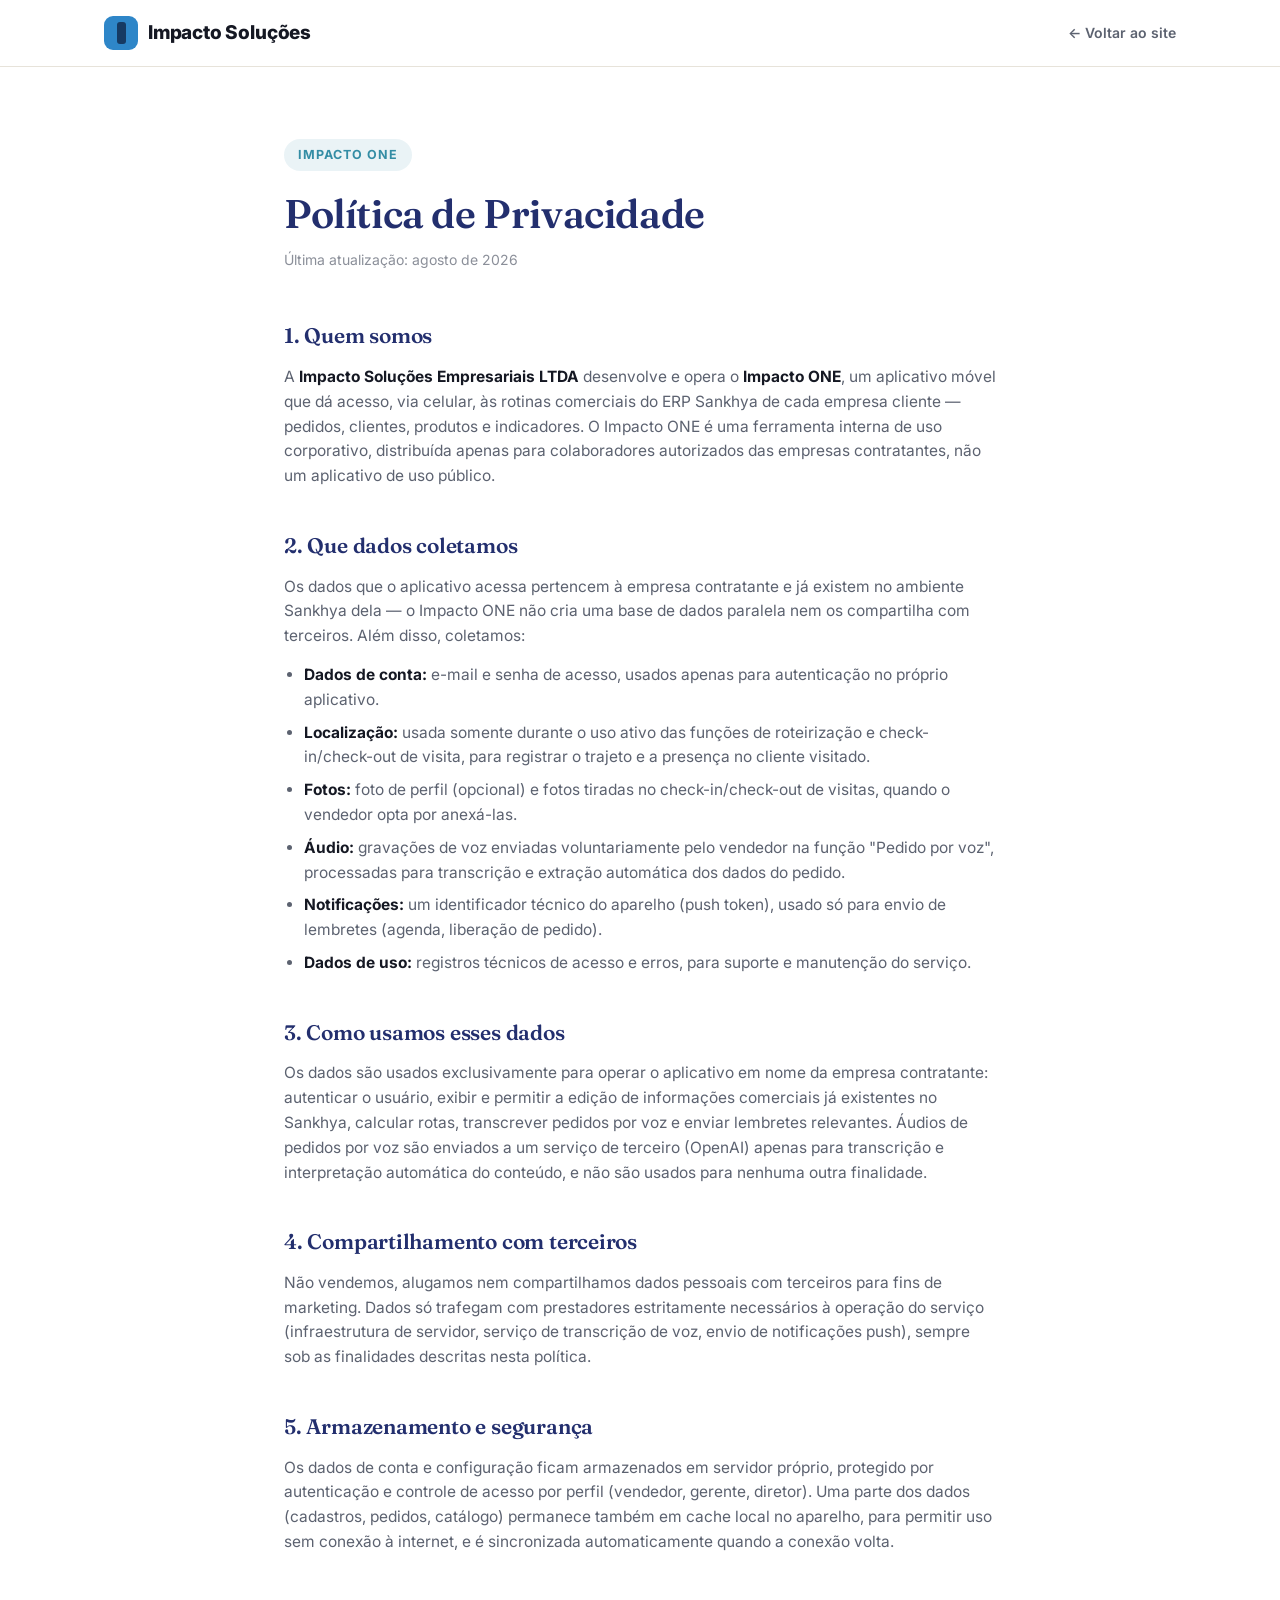
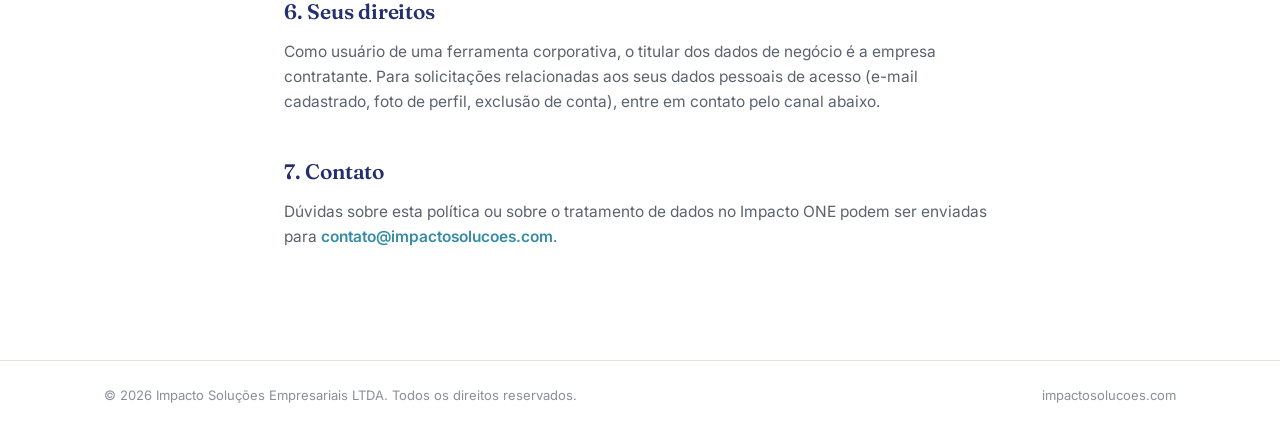
==== privacidade.html @ 1c967705 "Add privacy policy page Needed for TestFlight external testing groups, which require a Privacy Polic" ====
<!doctype html>
<html lang="pt-BR">
<head>
<meta charset="UTF-8" />
<meta name="viewport" content="width=device-width, initial-scale=1.0" />
<title>Política de Privacidade — Impacto Soluções</title>
<meta name="description" content="Política de privacidade da plataforma Impacto ONE, da Impacto Soluções Empresariais." />
<link rel="icon" href="data:image/svg+xml,<svg xmlns=%22http://www.w3.org/2000/svg%22 viewBox=%220 0 100 100%22><rect width=%22100%22 height=%22100%22 rx=%2220%22 fill=%22%232E86C8%22/><rect x=%2238%22 y=%2215%22 width=%2224%22 height=%2270%22 rx=%227%22 fill=%22%23163A63%22/></svg>" />
<link rel="preconnect" href="https://fonts.googleapis.com">
<link rel="preconnect" href="https://fonts.gstatic.com" crossorigin>
<link href="https://fonts.googleapis.com/css2?family=Inter:wght@400;500;600;700;800&family=Fraunces:opsz,wght@9..144,500;9..144,600&display=swap" rel="stylesheet">
<style>
  :root{
    --navy:#2F3D8C;
    --navy-dark:#232f6e;
    --teal:#348DA5;
    --light-blue:#7BC4EA;
    --cream:#F7F4EF;
    --callout:#DDE4FA;
    --text:#151823;
    --gray:#5C6270;
    --gray-light:#8B8F99;
    --white:#FFFFFF;
    --border:#E7E3DA;
    --green:#3F9E63;
  }
  *{box-sizing:border-box;margin:0;padding:0;}
  html{scroll-behavior:smooth;}
  body{
    font-family:'Inter',-apple-system,BlinkMacSystemFont,sans-serif;
    color:var(--text);
    background:var(--white);
    line-height:1.6;
    -webkit-font-smoothing:antialiased;
  }
  .display{font-family:'Fraunces',Georgia,serif;}
  a{color:inherit;text-decoration:none;}
  .wrap{max-width:760px;margin:0 auto;padding:0 24px;}

  header{
    position:sticky;top:0;z-index:50;
    background:rgba(255,255,255,0.92);
    backdrop-filter:blur(10px);
    border-bottom:1px solid var(--border);
  }
  header .wrap{max-width:1120px;display:flex;align-items:center;justify-content:space-between;padding-top:16px;padding-bottom:16px;}
  .logo{display:flex;align-items:center;gap:10px;font-weight:800;font-size:19px;letter-spacing:-0.01em;}
  .logo .mark{
    width:34px;height:34px;border-radius:9px;
    background:#2E86C8;
    display:flex;align-items:center;justify-content:center;
  }
  .logo .mark .bar{width:9px;height:22px;border-radius:3px;background:#163A63;}
  .back-link{font-size:14px;font-weight:600;color:var(--gray);}
  .back-link:hover{color:var(--navy);}

  main{padding:72px 0 96px;}
  .eyebrow{
    display:inline-flex;align-items:center;gap:8px;
    font-size:12.5px;font-weight:700;letter-spacing:.08em;text-transform:uppercase;
    color:var(--teal);background:rgba(52,141,165,0.1);
    padding:6px 14px;border-radius:999px;margin-bottom:20px;
  }
  h1{
    font-family:'Fraunces',Georgia,serif;
    font-weight:600;
    font-size:clamp(30px,4vw,40px);
    line-height:1.15;letter-spacing:-0.01em;
    color:var(--navy-dark);
    margin-bottom:12px;
  }
  .updated{font-size:14px;color:var(--gray-light);margin-bottom:48px;}

  h2{
    font-family:'Fraunces',Georgia,serif;font-weight:600;
    font-size:21px;color:var(--navy-dark);
    letter-spacing:-0.01em;margin:40px 0 12px;
  }
  h2:first-of-type{margin-top:0;}
  p{color:var(--gray);font-size:15.5px;margin-bottom:14px;}
  ul{margin:0 0 14px 20px;color:var(--gray);font-size:15.5px;}
  li{margin-bottom:8px;}
  strong{color:var(--text);font-weight:700;}

  footer{background:white;border-top:1px solid var(--border);}
  .foot-bottom{max-width:1120px;margin:0 auto;padding:24px 24px;display:flex;justify-content:space-between;flex-wrap:wrap;gap:12px;}
  .foot-bottom p{font-size:13px;color:var(--gray-light);}
</style>
</head>
<body>

<header>
  <div class="wrap">
    <a href="index.html" class="logo"><span class="mark"><span class="bar"></span></span>Impacto Soluções</a>
    <a href="index.html" class="back-link">← Voltar ao site</a>
  </div>
</header>

<main>
  <div class="wrap">
    <span class="eyebrow">Impacto ONE</span>
    <h1>Política de Privacidade</h1>
    <p class="updated">Última atualização: agosto de 2026</p>

    <h2>1. Quem somos</h2>
    <p>A <strong>Impacto Soluções Empresariais LTDA</strong> desenvolve e opera o <strong>Impacto ONE</strong>, um aplicativo móvel que dá acesso, via celular, às rotinas comerciais do ERP Sankhya de cada empresa cliente — pedidos, clientes, produtos e indicadores. O Impacto ONE é uma ferramenta interna de uso corporativo, distribuída apenas para colaboradores autorizados das empresas contratantes, não um aplicativo de uso público.</p>

    <h2>2. Que dados coletamos</h2>
    <p>Os dados que o aplicativo acessa pertencem à empresa contratante e já existem no ambiente Sankhya dela — o Impacto ONE não cria uma base de dados paralela nem os compartilha com terceiros. Além disso, coletamos:</p>
    <ul>
      <li><strong>Dados de conta:</strong> e-mail e senha de acesso, usados apenas para autenticação no próprio aplicativo.</li>
      <li><strong>Localização:</strong> usada somente durante o uso ativo das funções de roteirização e check-in/check-out de visita, para registrar o trajeto e a presença no cliente visitado.</li>
      <li><strong>Fotos:</strong> foto de perfil (opcional) e fotos tiradas no check-in/check-out de visitas, quando o vendedor opta por anexá-las.</li>
      <li><strong>Áudio:</strong> gravações de voz enviadas voluntariamente pelo vendedor na função "Pedido por voz", processadas para transcrição e extração automática dos dados do pedido.</li>
      <li><strong>Notificações:</strong> um identificador técnico do aparelho (push token), usado só para envio de lembretes (agenda, liberação de pedido).</li>
      <li><strong>Dados de uso:</strong> registros técnicos de acesso e erros, para suporte e manutenção do serviço.</li>
    </ul>

    <h2>3. Como usamos esses dados</h2>
    <p>Os dados são usados exclusivamente para operar o aplicativo em nome da empresa contratante: autenticar o usuário, exibir e permitir a edição de informações comerciais já existentes no Sankhya, calcular rotas, transcrever pedidos por voz e enviar lembretes relevantes. Áudios de pedidos por voz são enviados a um serviço de terceiro (OpenAI) apenas para transcrição e interpretação automática do conteúdo, e não são usados para nenhuma outra finalidade.</p>

    <h2>4. Compartilhamento com terceiros</h2>
    <p>Não vendemos, alugamos nem compartilhamos dados pessoais com terceiros para fins de marketing. Dados só trafegam com prestadores estritamente necessários à operação do serviço (infraestrutura de servidor, serviço de transcrição de voz, envio de notificações push), sempre sob as finalidades descritas nesta política.</p>

    <h2>5. Armazenamento e segurança</h2>
    <p>Os dados de conta e configuração ficam armazenados em servidor próprio, protegido por autenticação e controle de acesso por perfil (vendedor, gerente, diretor). Uma parte dos dados (cadastros, pedidos, catálogo) permanece também em cache local no aparelho, para permitir uso sem conexão à internet, e é sincronizada automaticamente quando a conexão volta.</p>

    <h2>6. Seus direitos</h2>
    <p>Como usuário de uma ferramenta corporativa, o titular dos dados de negócio é a empresa contratante. Para solicitações relacionadas aos seus dados pessoais de acesso (e-mail cadastrado, foto de perfil, exclusão de conta), entre em contato pelo canal abaixo.</p>

    <h2>7. Contato</h2>
    <p>Dúvidas sobre esta política ou sobre o tratamento de dados no Impacto ONE podem ser enviadas para <a href="mailto:contato@impactosolucoes.com" style="color:var(--teal);font-weight:600;">contato@impactosolucoes.com</a>.</p>
  </div>
</main>

<footer>
  <div class="foot-bottom">
    <p>© 2026 Impacto Soluções Empresariais LTDA. Todos os direitos reservados.</p>
    <p><a href="index.html" style="color:var(--gray-light);">impactosolucoes.com</a></p>
  </div>
</footer>

</body>
</html>
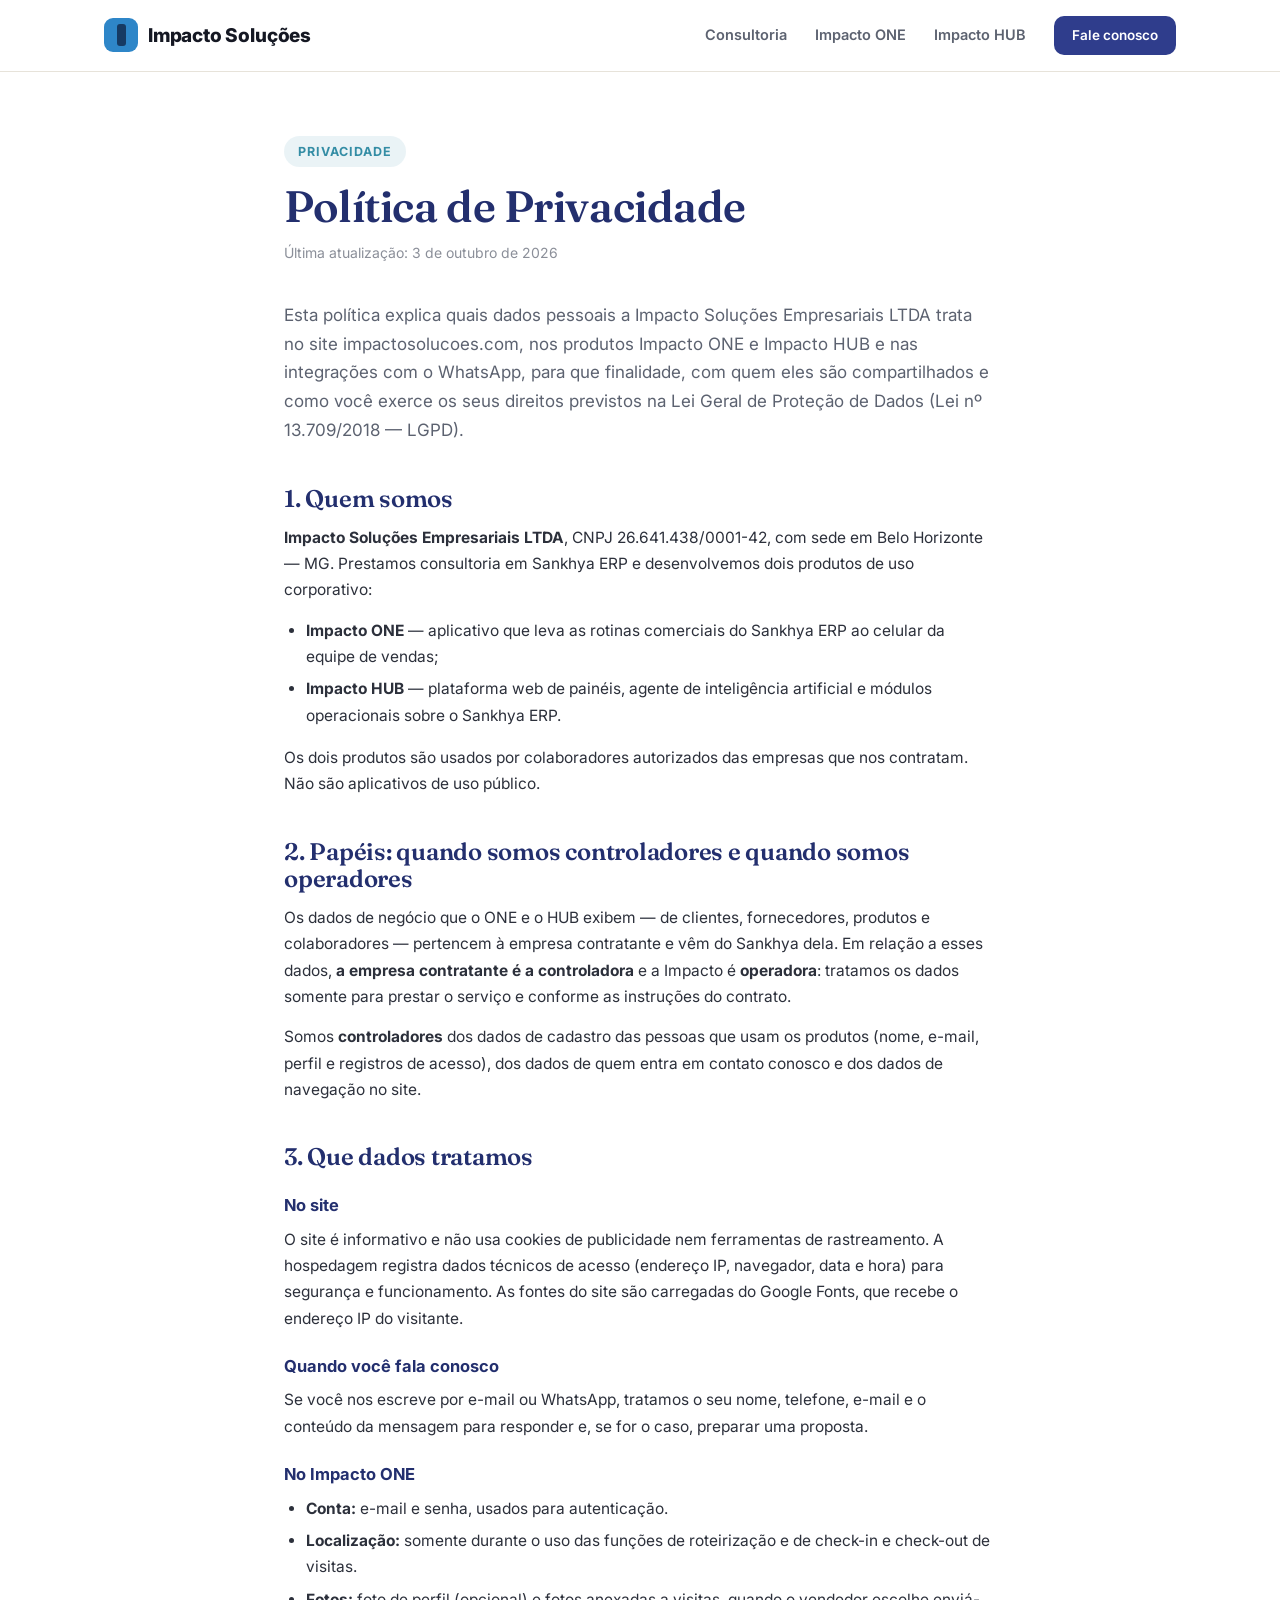
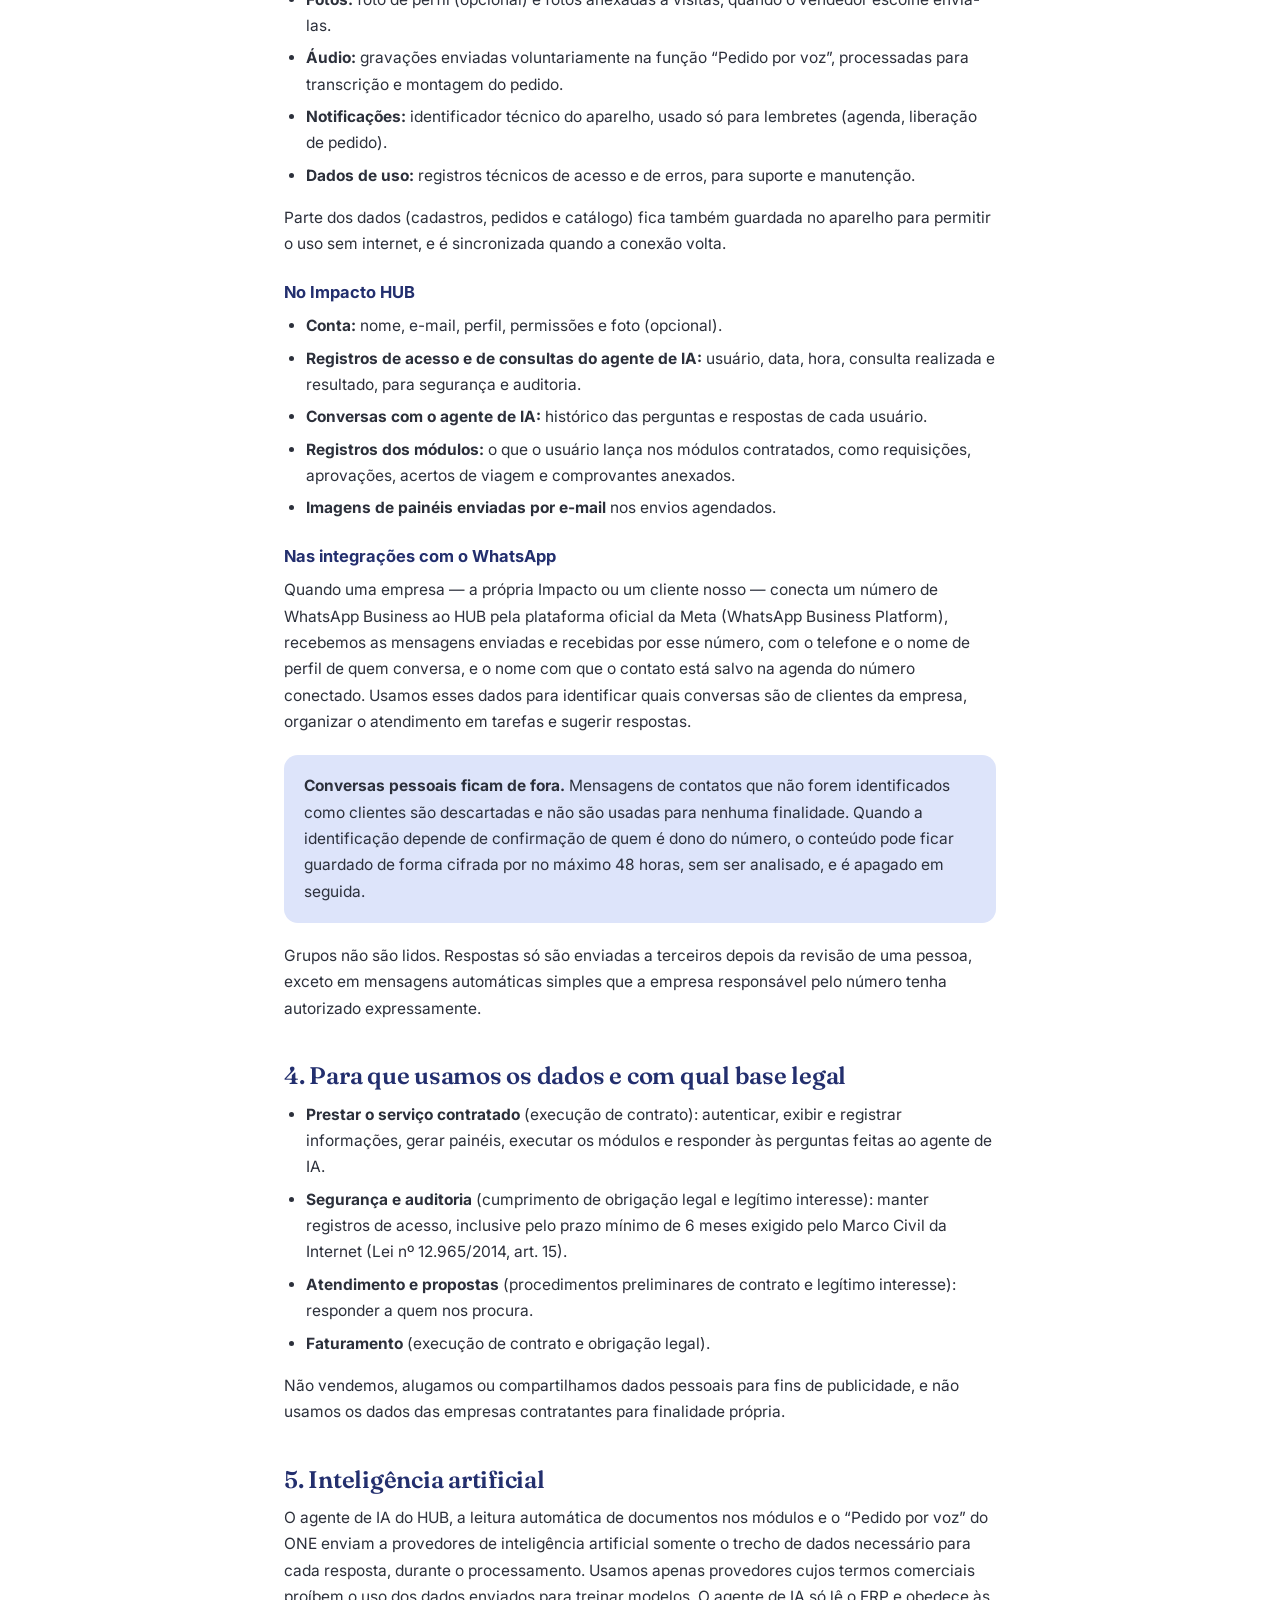
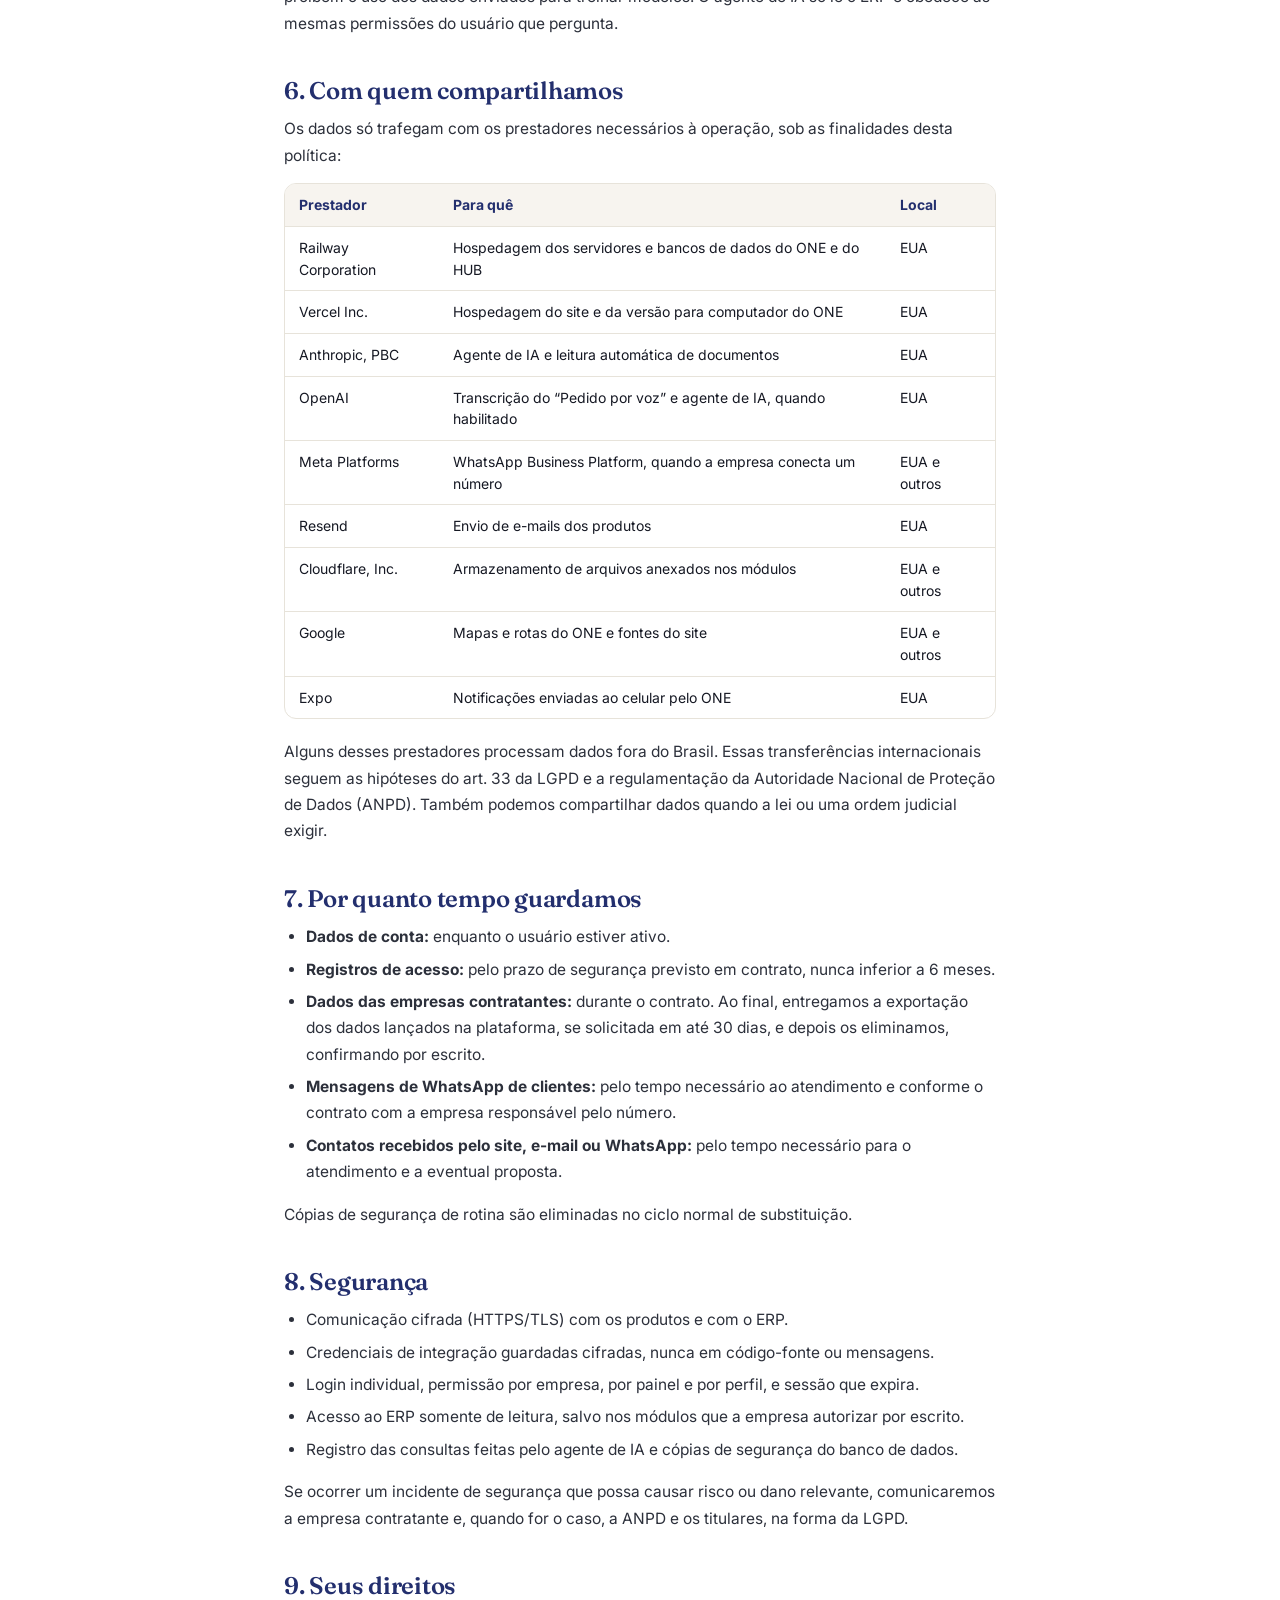
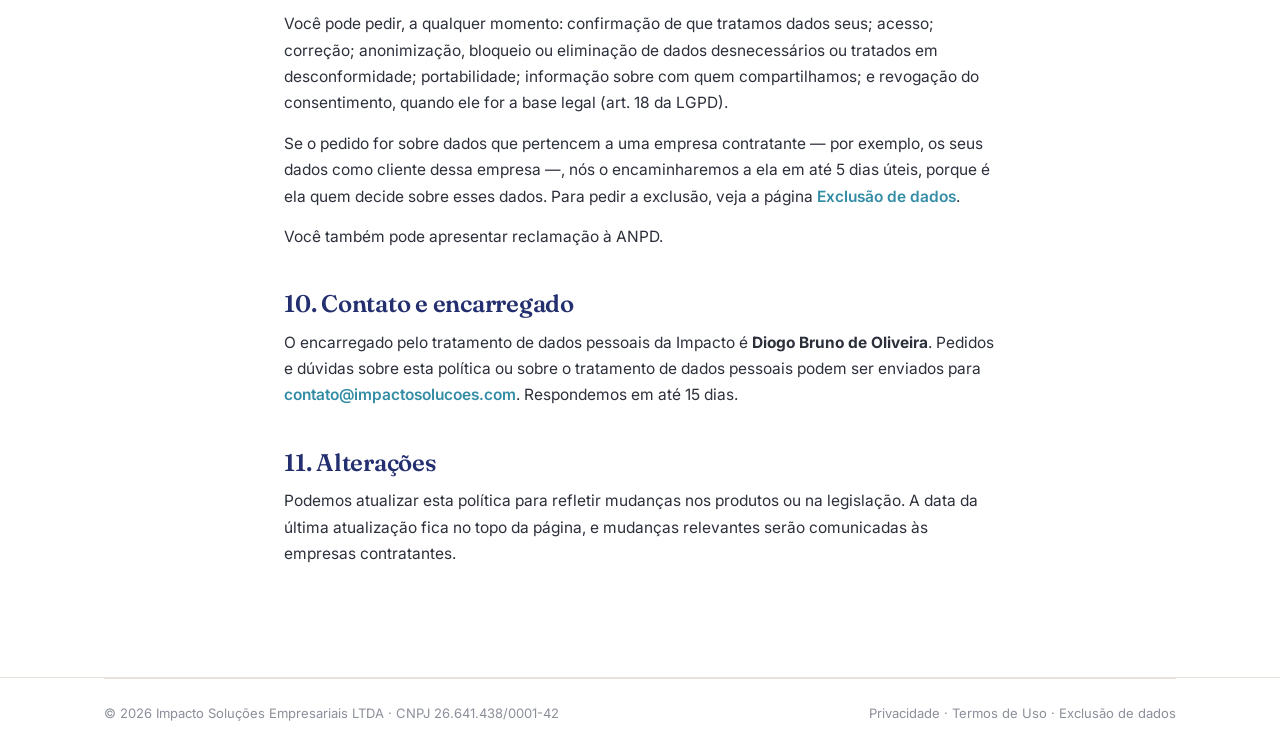
==== commit ad3707e2: "Site passa a apresentar a Impacto inteira: consultoria, ONE e HUB - Início reescrito com as três fre" ====
--- a/privacidade.html
+++ b/privacidade.html
@@ -4,139 +4,151 @@
 <meta charset="UTF-8" />
 <meta name="viewport" content="width=device-width, initial-scale=1.0" />
 <title>Política de Privacidade — Impacto Soluções</title>
-<meta name="description" content="Política de privacidade da plataforma Impacto ONE, da Impacto Soluções Empresariais." />
-<link rel="icon" href="data:image/svg+xml,<svg xmlns=%22http://www.w3.org/2000/svg%22 viewBox=%220 0 100 100%22><rect width=%22100%22 height=%22100%22 rx=%2220%22 fill=%22%232E86C8%22/><rect x=%2238%22 y=%2215%22 width=%2224%22 height=%2270%22 rx=%227%22 fill=%22%23163A63%22/></svg>" />
+<meta name="description" content="Como a Impacto Soluções Empresariais trata dados pessoais no site, no Impacto ONE, no Impacto HUB e nas integrações com o WhatsApp." />
+<link rel="icon" href="data:image/svg+xml,<svg xmlns=%22http://www.w3.org/2000/svg%22 width=%22100%22 height=%22100%22 viewBox=%220 0 100 100%22><rect width=%22100%22 height=%22100%22 rx=%2220%22 fill=%22%232E86C8%22/><rect x=%2238%22 y=%2215%22 width=%2224%22 height=%2270%22 rx=%227%22 fill=%22%23163A63%22/></svg>" />
 <link rel="preconnect" href="https://fonts.googleapis.com">
 <link rel="preconnect" href="https://fonts.gstatic.com" crossorigin>
 <link href="https://fonts.googleapis.com/css2?family=Inter:wght@400;500;600;700;800&family=Fraunces:opsz,wght@9..144,500;9..144,600&display=swap" rel="stylesheet">
-<style>
-  :root{
-    --navy:#2F3D8C;
-    --navy-dark:#232f6e;
-    --teal:#348DA5;
-    --light-blue:#7BC4EA;
-    --cream:#F7F4EF;
-    --callout:#DDE4FA;
-    --text:#151823;
-    --gray:#5C6270;
-    --gray-light:#8B8F99;
-    --white:#FFFFFF;
-    --border:#E7E3DA;
-    --green:#3F9E63;
-  }
-  *{box-sizing:border-box;margin:0;padding:0;}
-  html{scroll-behavior:smooth;}
-  body{
-    font-family:'Inter',-apple-system,BlinkMacSystemFont,sans-serif;
-    color:var(--text);
-    background:var(--white);
-    line-height:1.6;
-    -webkit-font-smoothing:antialiased;
-  }
-  .display{font-family:'Fraunces',Georgia,serif;}
-  a{color:inherit;text-decoration:none;}
-  .wrap{max-width:760px;margin:0 auto;padding:0 24px;}
-
-  header{
-    position:sticky;top:0;z-index:50;
-    background:rgba(255,255,255,0.92);
-    backdrop-filter:blur(10px);
-    border-bottom:1px solid var(--border);
-  }
-  header .wrap{max-width:1120px;display:flex;align-items:center;justify-content:space-between;padding-top:16px;padding-bottom:16px;}
-  .logo{display:flex;align-items:center;gap:10px;font-weight:800;font-size:19px;letter-spacing:-0.01em;}
-  .logo .mark{
-    width:34px;height:34px;border-radius:9px;
-    background:#2E86C8;
-    display:flex;align-items:center;justify-content:center;
-  }
-  .logo .mark .bar{width:9px;height:22px;border-radius:3px;background:#163A63;}
-  .back-link{font-size:14px;font-weight:600;color:var(--gray);}
-  .back-link:hover{color:var(--navy);}
-
-  main{padding:72px 0 96px;}
-  .eyebrow{
-    display:inline-flex;align-items:center;gap:8px;
-    font-size:12.5px;font-weight:700;letter-spacing:.08em;text-transform:uppercase;
-    color:var(--teal);background:rgba(52,141,165,0.1);
-    padding:6px 14px;border-radius:999px;margin-bottom:20px;
-  }
-  h1{
-    font-family:'Fraunces',Georgia,serif;
-    font-weight:600;
-    font-size:clamp(30px,4vw,40px);
-    line-height:1.15;letter-spacing:-0.01em;
-    color:var(--navy-dark);
-    margin-bottom:12px;
-  }
-  .updated{font-size:14px;color:var(--gray-light);margin-bottom:48px;}
-
-  h2{
-    font-family:'Fraunces',Georgia,serif;font-weight:600;
-    font-size:21px;color:var(--navy-dark);
-    letter-spacing:-0.01em;margin:40px 0 12px;
-  }
-  h2:first-of-type{margin-top:0;}
-  p{color:var(--gray);font-size:15.5px;margin-bottom:14px;}
-  ul{margin:0 0 14px 20px;color:var(--gray);font-size:15.5px;}
-  li{margin-bottom:8px;}
-  strong{color:var(--text);font-weight:700;}
-
-  footer{background:white;border-top:1px solid var(--border);}
-  .foot-bottom{max-width:1120px;margin:0 auto;padding:24px 24px;display:flex;justify-content:space-between;flex-wrap:wrap;gap:12px;}
-  .foot-bottom p{font-size:13px;color:var(--gray-light);}
-</style>
+<link rel="stylesheet" href="/assets/site.css" />
 </head>
 <body>
 
 <header>
   <div class="wrap">
-    <a href="index.html" class="logo"><span class="mark"><span class="bar"></span></span>Impacto Soluções</a>
-    <a href="index.html" class="back-link">← Voltar ao site</a>
+    <a href="/" class="logo"><span class="mark"><span class="bar"></span></span>Impacto Soluções</a>
+    <nav class="nav-links">
+      <a href="/#consultoria">Consultoria</a>
+      <a href="/one">Impacto ONE</a>
+      <a href="/hub">Impacto HUB</a>
+      <a href="/#contato" class="btn">Fale conosco</a>
+    </nav>
   </div>
 </header>
 
-<main>
-  <div class="wrap">
-    <span class="eyebrow">Impacto ONE</span>
-    <h1>Política de Privacidade</h1>
-    <p class="updated">Última atualização: agosto de 2026</p>
+<main class="doc">
+  <span class="eyebrow">Privacidade</span>
+  <h1>Política de Privacidade</h1>
+  <p class="updated">Última atualização: 3 de outubro de 2026</p>
 
-    <h2>1. Quem somos</h2>
-    <p>A <strong>Impacto Soluções Empresariais LTDA</strong> desenvolve e opera o <strong>Impacto ONE</strong>, um aplicativo móvel que dá acesso, via celular, às rotinas comerciais do ERP Sankhya de cada empresa cliente — pedidos, clientes, produtos e indicadores. O Impacto ONE é uma ferramenta interna de uso corporativo, distribuída apenas para colaboradores autorizados das empresas contratantes, não um aplicativo de uso público.</p>
+  <p class="intro">Esta política explica quais dados pessoais a Impacto Soluções Empresariais LTDA trata no site impactosolucoes.com, nos produtos Impacto ONE e Impacto HUB e nas integrações com o WhatsApp, para que finalidade, com quem eles são compartilhados e como você exerce os seus direitos previstos na Lei Geral de Proteção de Dados (Lei nº 13.709/2018 — LGPD).</p>
 
-    <h2>2. Que dados coletamos</h2>
-    <p>Os dados que o aplicativo acessa pertencem à empresa contratante e já existem no ambiente Sankhya dela — o Impacto ONE não cria uma base de dados paralela nem os compartilha com terceiros. Além disso, coletamos:</p>
-    <ul>
-      <li><strong>Dados de conta:</strong> e-mail e senha de acesso, usados apenas para autenticação no próprio aplicativo.</li>
-      <li><strong>Localização:</strong> usada somente durante o uso ativo das funções de roteirização e check-in/check-out de visita, para registrar o trajeto e a presença no cliente visitado.</li>
-      <li><strong>Fotos:</strong> foto de perfil (opcional) e fotos tiradas no check-in/check-out de visitas, quando o vendedor opta por anexá-las.</li>
-      <li><strong>Áudio:</strong> gravações de voz enviadas voluntariamente pelo vendedor na função "Pedido por voz", processadas para transcrição e extração automática dos dados do pedido.</li>
-      <li><strong>Notificações:</strong> um identificador técnico do aparelho (push token), usado só para envio de lembretes (agenda, liberação de pedido).</li>
-      <li><strong>Dados de uso:</strong> registros técnicos de acesso e erros, para suporte e manutenção do serviço.</li>
-    </ul>
+  <h2>1. Quem somos</h2>
+  <p><strong>Impacto Soluções Empresariais LTDA</strong>, CNPJ 26.641.438/0001-42, com sede em Belo Horizonte — MG. Prestamos consultoria em Sankhya ERP e desenvolvemos dois produtos de uso corporativo:</p>
+  <ul>
+    <li><strong>Impacto ONE</strong> — aplicativo que leva as rotinas comerciais do Sankhya ERP ao celular da equipe de vendas;</li>
+    <li><strong>Impacto HUB</strong> — plataforma web de painéis, agente de inteligência artificial e módulos operacionais sobre o Sankhya ERP.</li>
+  </ul>
+  <p>Os dois produtos são usados por colaboradores autorizados das empresas que nos contratam. Não são aplicativos de uso público.</p>
 
-    <h2>3. Como usamos esses dados</h2>
-    <p>Os dados são usados exclusivamente para operar o aplicativo em nome da empresa contratante: autenticar o usuário, exibir e permitir a edição de informações comerciais já existentes no Sankhya, calcular rotas, transcrever pedidos por voz e enviar lembretes relevantes. Áudios de pedidos por voz são enviados a um serviço de terceiro (OpenAI) apenas para transcrição e interpretação automática do conteúdo, e não são usados para nenhuma outra finalidade.</p>
+  <h2>2. Papéis: quando somos controladores e quando somos operadores</h2>
+  <p>Os dados de negócio que o ONE e o HUB exibem — de clientes, fornecedores, produtos e colaboradores — pertencem à empresa contratante e vêm do Sankhya dela. Em relação a esses dados, <strong>a empresa contratante é a controladora</strong> e a Impacto é <strong>operadora</strong>: tratamos os dados somente para prestar o serviço e conforme as instruções do contrato.</p>
+  <p>Somos <strong>controladores</strong> dos dados de cadastro das pessoas que usam os produtos (nome, e-mail, perfil e registros de acesso), dos dados de quem entra em contato conosco e dos dados de navegação no site.</p>
 
-    <h2>4. Compartilhamento com terceiros</h2>
-    <p>Não vendemos, alugamos nem compartilhamos dados pessoais com terceiros para fins de marketing. Dados só trafegam com prestadores estritamente necessários à operação do serviço (infraestrutura de servidor, serviço de transcrição de voz, envio de notificações push), sempre sob as finalidades descritas nesta política.</p>
+  <h2>3. Que dados tratamos</h2>
 
-    <h2>5. Armazenamento e segurança</h2>
-    <p>Os dados de conta e configuração ficam armazenados em servidor próprio, protegido por autenticação e controle de acesso por perfil (vendedor, gerente, diretor). Uma parte dos dados (cadastros, pedidos, catálogo) permanece também em cache local no aparelho, para permitir uso sem conexão à internet, e é sincronizada automaticamente quando a conexão volta.</p>
+  <h3>No site</h3>
+  <p>O site é informativo e não usa cookies de publicidade nem ferramentas de rastreamento. A hospedagem registra dados técnicos de acesso (endereço IP, navegador, data e hora) para segurança e funcionamento. As fontes do site são carregadas do Google Fonts, que recebe o endereço IP do visitante.</p>
 
-    <h2>6. Seus direitos</h2>
-    <p>Como usuário de uma ferramenta corporativa, o titular dos dados de negócio é a empresa contratante. Para solicitações relacionadas aos seus dados pessoais de acesso (e-mail cadastrado, foto de perfil, exclusão de conta), entre em contato pelo canal abaixo.</p>
+  <h3>Quando você fala conosco</h3>
+  <p>Se você nos escreve por e-mail ou WhatsApp, tratamos o seu nome, telefone, e-mail e o conteúdo da mensagem para responder e, se for o caso, preparar uma proposta.</p>
 
-    <h2>7. Contato</h2>
-    <p>Dúvidas sobre esta política ou sobre o tratamento de dados no Impacto ONE podem ser enviadas para <a href="mailto:contato@impactosolucoes.com" style="color:var(--teal);font-weight:600;">contato@impactosolucoes.com</a>.</p>
+  <h3>No Impacto ONE</h3>
+  <ul>
+    <li><strong>Conta:</strong> e-mail e senha, usados para autenticação.</li>
+    <li><strong>Localização:</strong> somente durante o uso das funções de roteirização e de check-in e check-out de visitas.</li>
+    <li><strong>Fotos:</strong> foto de perfil (opcional) e fotos anexadas a visitas, quando o vendedor escolhe enviá-las.</li>
+    <li><strong>Áudio:</strong> gravações enviadas voluntariamente na função “Pedido por voz”, processadas para transcrição e montagem do pedido.</li>
+    <li><strong>Notificações:</strong> identificador técnico do aparelho, usado só para lembretes (agenda, liberação de pedido).</li>
+    <li><strong>Dados de uso:</strong> registros técnicos de acesso e de erros, para suporte e manutenção.</li>
+  </ul>
+  <p>Parte dos dados (cadastros, pedidos e catálogo) fica também guardada no aparelho para permitir o uso sem internet, e é sincronizada quando a conexão volta.</p>
+
+  <h3>No Impacto HUB</h3>
+  <ul>
+    <li><strong>Conta:</strong> nome, e-mail, perfil, permissões e foto (opcional).</li>
+    <li><strong>Registros de acesso e de consultas do agente de IA:</strong> usuário, data, hora, consulta realizada e resultado, para segurança e auditoria.</li>
+    <li><strong>Conversas com o agente de IA:</strong> histórico das perguntas e respostas de cada usuário.</li>
+    <li><strong>Registros dos módulos:</strong> o que o usuário lança nos módulos contratados, como requisições, aprovações, acertos de viagem e comprovantes anexados.</li>
+    <li><strong>Imagens de painéis enviadas por e-mail</strong> nos envios agendados.</li>
+  </ul>
+
+  <h3>Nas integrações com o WhatsApp</h3>
+  <p>Quando uma empresa — a própria Impacto ou um cliente nosso — conecta um número de WhatsApp Business ao HUB pela plataforma oficial da Meta (WhatsApp Business Platform), recebemos as mensagens enviadas e recebidas por esse número, com o telefone e o nome de perfil de quem conversa, e o nome com que o contato está salvo na agenda do número conectado. Usamos esses dados para identificar quais conversas são de clientes da empresa, organizar o atendimento em tarefas e sugerir respostas.</p>
+  <div class="callout">
+    <p><strong>Conversas pessoais ficam de fora.</strong> Mensagens de contatos que não forem identificados como clientes são descartadas e não são usadas para nenhuma finalidade. Quando a identificação depende de confirmação de quem é dono do número, o conteúdo pode ficar guardado de forma cifrada por no máximo 48 horas, sem ser analisado, e é apagado em seguida.</p>
   </div>
+  <p>Grupos não são lidos. Respostas só são enviadas a terceiros depois da revisão de uma pessoa, exceto em mensagens automáticas simples que a empresa responsável pelo número tenha autorizado expressamente.</p>
+
+  <h2>4. Para que usamos os dados e com qual base legal</h2>
+  <ul>
+    <li><strong>Prestar o serviço contratado</strong> (execução de contrato): autenticar, exibir e registrar informações, gerar painéis, executar os módulos e responder às perguntas feitas ao agente de IA.</li>
+    <li><strong>Segurança e auditoria</strong> (cumprimento de obrigação legal e legítimo interesse): manter registros de acesso, inclusive pelo prazo mínimo de 6 meses exigido pelo Marco Civil da Internet (Lei nº 12.965/2014, art. 15).</li>
+    <li><strong>Atendimento e propostas</strong> (procedimentos preliminares de contrato e legítimo interesse): responder a quem nos procura.</li>
+    <li><strong>Faturamento</strong> (execução de contrato e obrigação legal).</li>
+  </ul>
+  <p>Não vendemos, alugamos ou compartilhamos dados pessoais para fins de publicidade, e não usamos os dados das empresas contratantes para finalidade própria.</p>
+
+  <h2>5. Inteligência artificial</h2>
+  <p>O agente de IA do HUB, a leitura automática de documentos nos módulos e o “Pedido por voz” do ONE enviam a provedores de inteligência artificial somente o trecho de dados necessário para cada resposta, durante o processamento. Usamos apenas provedores cujos termos comerciais proíbem o uso dos dados enviados para treinar modelos. O agente de IA só lê o ERP e obedece às mesmas permissões do usuário que pergunta.</p>
+
+  <h2>6. Com quem compartilhamos</h2>
+  <p>Os dados só trafegam com os prestadores necessários à operação, sob as finalidades desta política:</p>
+  <div class="table-wrap">
+    <table>
+      <thead><tr><th>Prestador</th><th>Para quê</th><th>Local</th></tr></thead>
+      <tbody>
+        <tr><td>Railway Corporation</td><td>Hospedagem dos servidores e bancos de dados do ONE e do HUB</td><td>EUA</td></tr>
+        <tr><td>Vercel Inc.</td><td>Hospedagem do site e da versão para computador do ONE</td><td>EUA</td></tr>
+        <tr><td>Anthropic, PBC</td><td>Agente de IA e leitura automática de documentos</td><td>EUA</td></tr>
+        <tr><td>OpenAI</td><td>Transcrição do “Pedido por voz” e agente de IA, quando habilitado</td><td>EUA</td></tr>
+        <tr><td>Meta Platforms</td><td>WhatsApp Business Platform, quando a empresa conecta um número</td><td>EUA e outros</td></tr>
+        <tr><td>Resend</td><td>Envio de e-mails dos produtos</td><td>EUA</td></tr>
+        <tr><td>Cloudflare, Inc.</td><td>Armazenamento de arquivos anexados nos módulos</td><td>EUA e outros</td></tr>
+        <tr><td>Google</td><td>Mapas e rotas do ONE e fontes do site</td><td>EUA e outros</td></tr>
+        <tr><td>Expo</td><td>Notificações enviadas ao celular pelo ONE</td><td>EUA</td></tr>
+      </tbody>
+    </table>
+  </div>
+  <p>Alguns desses prestadores processam dados fora do Brasil. Essas transferências internacionais seguem as hipóteses do art. 33 da LGPD e a regulamentação da Autoridade Nacional de Proteção de Dados (ANPD). Também podemos compartilhar dados quando a lei ou uma ordem judicial exigir.</p>
+
+  <h2>7. Por quanto tempo guardamos</h2>
+  <ul>
+    <li><strong>Dados de conta:</strong> enquanto o usuário estiver ativo.</li>
+    <li><strong>Registros de acesso:</strong> pelo prazo de segurança previsto em contrato, nunca inferior a 6 meses.</li>
+    <li><strong>Dados das empresas contratantes:</strong> durante o contrato. Ao final, entregamos a exportação dos dados lançados na plataforma, se solicitada em até 30 dias, e depois os eliminamos, confirmando por escrito.</li>
+    <li><strong>Mensagens de WhatsApp de clientes:</strong> pelo tempo necessário ao atendimento e conforme o contrato com a empresa responsável pelo número.</li>
+    <li><strong>Contatos recebidos pelo site, e-mail ou WhatsApp:</strong> pelo tempo necessário para o atendimento e a eventual proposta.</li>
+  </ul>
+  <p>Cópias de segurança de rotina são eliminadas no ciclo normal de substituição.</p>
+
+  <h2>8. Segurança</h2>
+  <ul>
+    <li>Comunicação cifrada (HTTPS/TLS) com os produtos e com o ERP.</li>
+    <li>Credenciais de integração guardadas cifradas, nunca em código-fonte ou mensagens.</li>
+    <li>Login individual, permissão por empresa, por painel e por perfil, e sessão que expira.</li>
+    <li>Acesso ao ERP somente de leitura, salvo nos módulos que a empresa autorizar por escrito.</li>
+    <li>Registro das consultas feitas pelo agente de IA e cópias de segurança do banco de dados.</li>
+  </ul>
+  <p>Se ocorrer um incidente de segurança que possa causar risco ou dano relevante, comunicaremos a empresa contratante e, quando for o caso, a ANPD e os titulares, na forma da LGPD.</p>
+
+  <h2>9. Seus direitos</h2>
+  <p>Você pode pedir, a qualquer momento: confirmação de que tratamos dados seus; acesso; correção; anonimização, bloqueio ou eliminação de dados desnecessários ou tratados em desconformidade; portabilidade; informação sobre com quem compartilhamos; e revogação do consentimento, quando ele for a base legal (art. 18 da LGPD).</p>
+  <p>Se o pedido for sobre dados que pertencem a uma empresa contratante — por exemplo, os seus dados como cliente dessa empresa —, nós o encaminharemos a ela em até 5 dias úteis, porque é ela quem decide sobre esses dados. Para pedir a exclusão, veja a página <a href="/exclusao-de-dados">Exclusão de dados</a>.</p>
+  <p>Você também pode apresentar reclamação à ANPD.</p>
+
+  <h2>10. Contato e encarregado</h2>
+  <p>O encarregado pelo tratamento de dados pessoais da Impacto é <strong>Diogo Bruno de Oliveira</strong>. Pedidos e dúvidas sobre esta política ou sobre o tratamento de dados pessoais podem ser enviados para <a href="mailto:contato@impactosolucoes.com?subject=Privacidade">contato@impactosolucoes.com</a>. Respondemos em até 15 dias.</p>
+
+  <h2>11. Alterações</h2>
+  <p>Podemos atualizar esta política para refletir mudanças nos produtos ou na legislação. A data da última atualização fica no topo da página, e mudanças relevantes serão comunicadas às empresas contratantes.</p>
 </main>
 
 <footer>
-  <div class="foot-bottom">
-    <p>© 2026 Impacto Soluções Empresariais LTDA. Todos os direitos reservados.</p>
-    <p><a href="index.html" style="color:var(--gray-light);">impactosolucoes.com</a></p>
+  <div class="wrap">
+    <div class="foot-bottom">
+      <p>© 2026 Impacto Soluções Empresariais LTDA · CNPJ 26.641.438/0001-42</p>
+      <p><a href="/privacidade">Privacidade</a> · <a href="/termos">Termos de Uso</a> · <a href="/exclusao-de-dados">Exclusão de dados</a></p>
+    </div>
   </div>
 </footer>
 
--- a/assets/site.css
+++ b/assets/site.css
@@ -0,0 +1,292 @@
+/* Estilo comum às páginas do site institucional da Impacto.
+   Paleta e tipografia são as mesmas desde o primeiro site (ONE): navy/teal,
+   Fraunces nos títulos e Inter no texto. */
+:root{
+  --navy:#2F3D8C;
+  --navy-dark:#232f6e;
+  --teal:#348DA5;
+  --light-blue:#7BC4EA;
+  --brand-blue:#2E86C8;
+  --brand-navy:#163A63;
+  --cream:#F7F4EF;
+  --callout:#DDE4FA;
+  --text:#151823;
+  --gray:#5C6270;
+  --gray-light:#8B8F99;
+  --white:#FFFFFF;
+  --border:#E7E3DA;
+  --green:#3F9E63;
+  --whats:#1FA855;
+}
+*{box-sizing:border-box;margin:0;padding:0;}
+html{scroll-behavior:smooth;}
+body{
+  font-family:'Inter',-apple-system,BlinkMacSystemFont,sans-serif;
+  color:var(--text);
+  background:var(--white);
+  line-height:1.55;
+  -webkit-font-smoothing:antialiased;
+}
+img{max-width:100%;display:block;}
+a{color:inherit;text-decoration:none;}
+.wrap{max-width:1120px;margin:0 auto;padding:0 24px;}
+section{padding:96px 0;}
+@media (max-width:720px){ section{padding:64px 0;} .wrap{padding:0 16px;} }
+
+/* Cabeçalho */
+header{
+  position:sticky;top:0;z-index:50;
+  background:rgba(255,255,255,0.92);
+  backdrop-filter:blur(10px);
+  border-bottom:1px solid var(--border);
+}
+header .wrap{display:flex;align-items:center;justify-content:space-between;padding-top:16px;padding-bottom:16px;gap:16px;}
+.logo{display:flex;align-items:center;gap:10px;font-weight:800;font-size:19px;letter-spacing:-0.01em;white-space:nowrap;}
+.logo .mark{
+  width:34px;height:34px;border-radius:9px;flex:none;
+  background:var(--brand-blue);
+  display:flex;align-items:center;justify-content:center;
+}
+.logo .mark .bar{width:9px;height:22px;border-radius:3px;background:var(--brand-navy);}
+.nav-links{display:flex;align-items:center;gap:28px;}
+.nav-links a{font-size:14.5px;font-weight:600;color:var(--gray);transition:color .15s;}
+.nav-links a:hover,.nav-links a[aria-current="page"]{color:var(--navy);}
+.nav-links a.btn{color:white;}
+@media (max-width:820px){ .nav-links a:not(.btn){display:none;} }
+
+.btn{
+  display:inline-flex;align-items:center;gap:8px;
+  padding:11px 22px;border-radius:10px;
+  font-weight:700;font-size:14.5px;
+  background:var(--navy);color:white;
+  transition:transform .15s, background .15s;
+  border:none;cursor:pointer;white-space:nowrap;
+}
+.btn:hover{background:var(--navy-dark);transform:translateY(-1px);}
+.btn.ghost{background:transparent;color:var(--navy);border:1.5px solid var(--navy);}
+.btn.ghost:hover{background:var(--navy);color:white;}
+.btn.whats{background:var(--whats);}
+.btn.whats:hover{background:#178a45;}
+.nav-links .btn{padding:9px 18px;font-size:13.5px;}
+
+/* Hero */
+.hero{
+  padding:100px 0 80px;
+  background:
+    radial-gradient(1100px 500px at 85% -10%, rgba(123,196,234,0.28), transparent 60%),
+    radial-gradient(900px 500px at -10% 10%, rgba(47,61,140,0.06), transparent 55%);
+}
+.hero-grid{display:grid;grid-template-columns:1.05fr 0.95fr;gap:64px;align-items:center;}
+@media (max-width:900px){ .hero-grid{grid-template-columns:1fr;gap:48px;} .hero{padding:64px 0 56px;} }
+.eyebrow{
+  display:inline-flex;align-items:center;gap:8px;
+  font-size:12.5px;font-weight:700;letter-spacing:.08em;text-transform:uppercase;
+  color:var(--teal);background:rgba(52,141,165,0.1);
+  padding:6px 14px;border-radius:999px;margin-bottom:22px;
+}
+h1{
+  font-family:'Fraunces',Georgia,serif;
+  font-weight:600;
+  font-size:clamp(34px,5vw,54px);
+  line-height:1.08;letter-spacing:-0.01em;
+  color:var(--navy-dark);
+  margin-bottom:22px;
+}
+h1 em{font-style:italic;color:var(--teal);}
+.hero p.lead{font-size:18px;color:var(--gray);max-width:540px;margin-bottom:34px;}
+.hero-actions{display:flex;gap:14px;flex-wrap:wrap;}
+
+.phone-stack{position:relative;display:flex;justify-content:center;}
+.phone-stack img{
+  width:78%;border-radius:26px;box-shadow:0 30px 70px -20px rgba(35,47,110,0.35), 0 0 0 8px white;
+}
+.phone-stack img.back{
+  position:absolute;right:0;top:34px;width:60%;opacity:.92;filter:saturate(.9);
+  box-shadow:0 30px 70px -25px rgba(35,47,110,0.3), 0 0 0 8px white;
+}
+.phone-stack img.front{position:relative;z-index:2;}
+
+/* Faixa de garantias */
+.trust{border-top:1px solid var(--border);border-bottom:1px solid var(--border);background:var(--cream);}
+.trust .wrap{padding:26px 24px;display:flex;flex-wrap:wrap;gap:14px 40px;align-items:center;justify-content:center;}
+.trust span{font-size:13.5px;font-weight:600;color:var(--gray);display:flex;align-items:center;gap:8px;}
+.trust span::before{content:"";width:6px;height:6px;border-radius:999px;background:var(--green);}
+
+/* Títulos de seção */
+.section-head{max-width:660px;margin-bottom:52px;}
+.section-head .eyebrow{margin-bottom:16px;}
+h2{
+  font-family:'Fraunces',Georgia,serif;font-weight:600;
+  font-size:clamp(28px,3.4vw,38px);color:var(--navy-dark);
+  letter-spacing:-0.01em;margin-bottom:14px;line-height:1.15;
+}
+.section-head p{color:var(--gray);font-size:16.5px;}
+
+/* Três frentes (página inicial) */
+.pillars{display:grid;grid-template-columns:repeat(3,1fr);gap:24px;}
+@media (max-width:900px){ .pillars{grid-template-columns:1fr;} }
+.pillar{
+  border:1px solid var(--border);border-radius:18px;padding:32px 28px;background:white;
+  display:flex;flex-direction:column;gap:14px;transition:box-shadow .2s, transform .2s;
+}
+.pillar:hover{box-shadow:0 24px 50px -28px rgba(35,47,110,.35);transform:translateY(-2px);}
+.pillar .tag{font-size:12px;font-weight:800;letter-spacing:.08em;text-transform:uppercase;color:var(--teal);}
+.pillar h3{font-family:'Fraunces',Georgia,serif;font-size:26px;font-weight:600;color:var(--navy-dark);line-height:1.15;}
+.pillar p{color:var(--gray);font-size:15px;}
+.pillar ul{list-style:none;display:flex;flex-direction:column;gap:8px;margin-top:4px;}
+.pillar li{font-size:14.5px;color:var(--text);display:flex;gap:10px;}
+.pillar li::before{content:"";flex:none;width:6px;height:6px;border-radius:999px;background:var(--teal);margin-top:9px;}
+.pillar .more{margin-top:auto;padding-top:10px;font-weight:700;font-size:14.5px;color:var(--navy);}
+.pillar .more::after{content:" →";}
+
+/* Grade de módulos */
+.modules{display:grid;grid-template-columns:repeat(3,1fr);gap:1px;background:var(--border);border:1px solid var(--border);border-radius:16px;overflow:hidden;}
+@media (max-width:860px){ .modules{grid-template-columns:repeat(2,1fr);} }
+@media (max-width:560px){ .modules{grid-template-columns:1fr;} }
+.module{background:white;padding:32px 28px;}
+.module .num{font-size:12.5px;font-weight:800;color:var(--teal);letter-spacing:.06em;margin-bottom:14px;display:block;}
+.module h3{font-size:17px;font-weight:700;margin-bottom:10px;color:var(--navy-dark);}
+.module p{font-size:14.5px;color:var(--gray);}
+
+/* Seção escura de diferenciais */
+.dif-section{background:var(--navy-dark);color:white;}
+.dif-section .eyebrow{background:rgba(123,196,234,.18);color:var(--light-blue);}
+.dif-section h2{color:white;}
+.dif-section .section-head p{color:rgba(255,255,255,0.7);}
+.dif-grid{display:grid;grid-template-columns:repeat(2,1fr);gap:28px 40px;}
+@media (max-width:720px){ .dif-grid{grid-template-columns:1fr;} }
+.dif-item{display:flex;gap:16px;}
+.dif-item .ic{
+  flex:none;width:40px;height:40px;border-radius:11px;
+  background:rgba(123,196,234,.16);
+  display:flex;align-items:center;justify-content:center;
+  color:var(--light-blue);font-weight:800;font-family:'Fraunces',serif;
+}
+.dif-item h4{font-size:16px;font-weight:700;margin-bottom:6px;}
+.dif-item p{font-size:14.5px;color:rgba(255,255,255,0.65);}
+
+/* Duas colunas texto + lista */
+.split{display:grid;grid-template-columns:1fr 1fr;gap:56px;align-items:start;}
+@media (max-width:860px){ .split{grid-template-columns:1fr;gap:32px;} }
+.checklist{list-style:none;display:flex;flex-direction:column;gap:18px;}
+.checklist li{display:flex;gap:14px;}
+.checklist li b{display:block;color:var(--navy-dark);font-size:16px;margin-bottom:2px;}
+.checklist li span{color:var(--gray);font-size:14.5px;}
+.checklist li::before{
+  content:"✓";flex:none;width:26px;height:26px;border-radius:8px;background:rgba(52,141,165,.12);
+  color:var(--teal);font-weight:800;display:flex;align-items:center;justify-content:center;font-size:14px;margin-top:1px;
+}
+
+/* Janela ilustrativa do HUB (desenhada em CSS, sem dado de cliente) */
+.hub-window{
+  background:white;border-radius:18px;overflow:hidden;
+  box-shadow:0 30px 70px -20px rgba(35,47,110,0.35), 0 0 0 1px rgba(35,47,110,.08);
+  font-size:13px;
+}
+.hw-bar{display:flex;align-items:center;gap:7px;padding:12px 16px;background:#F3F4F8;border-bottom:1px solid #E6E8EF;}
+.hw-bar i{width:10px;height:10px;border-radius:50%;background:#D5D8E1;display:block;}
+.hw-bar b{margin-left:10px;font-size:12.5px;color:var(--gray);font-weight:600;}
+.hw-body{padding:18px;display:grid;gap:14px;}
+.hw-kpis{display:grid;grid-template-columns:repeat(3,1fr);gap:10px;}
+@media (max-width:420px){ .hw-kpis{gap:6px;} .hw-kpis div{padding:8px;} .hw-kpis strong{font-size:13px;white-space:nowrap;} .hw-kpis small{font-size:10px;} }
+.hw-kpis div{border:1px solid #ECEEF3;border-radius:12px;padding:10px 12px;}
+.hw-kpis small{display:block;color:var(--gray-light);font-size:11px;font-weight:600;}
+.hw-kpis strong{display:block;font-size:17px;color:var(--navy-dark);margin:2px 0;}
+.hw-kpis em{font-style:normal;font-size:11px;font-weight:700;color:var(--green);}
+.hw-kpis em.down{color:#C0533A;}
+.hw-chart{border:1px solid #ECEEF3;border-radius:12px;padding:12px 12px 8px;}
+.hw-chart small{color:var(--gray-light);font-size:11px;font-weight:600;}
+.hw-bars{display:flex;align-items:flex-end;gap:7px;height:92px;margin-top:8px;}
+.hw-bars span{flex:1;border-radius:5px 5px 2px 2px;background:linear-gradient(180deg,var(--brand-blue),#5AA3D8);}
+.hw-bars span.prev{background:#DCE3F2;}
+.hw-chat{display:flex;flex-direction:column;gap:8px;}
+.hw-chat p{max-width:88%;padding:9px 12px;border-radius:12px;line-height:1.4;}
+.hw-chat .q{align-self:flex-end;background:var(--navy);color:white;border-bottom-right-radius:4px;}
+.hw-chat .a{align-self:flex-start;background:#F1F4FA;color:var(--text);border-bottom-left-radius:4px;}
+.hw-chat .a b{color:var(--navy-dark);}
+.hw-seal{display:inline-flex;align-items:center;gap:6px;font-size:10.5px;font-weight:700;color:var(--green);margin-top:4px;}
+.hw-seal::before{content:"";width:7px;height:7px;border-radius:50%;background:var(--green);}
+
+/* Composição da página inicial: celular + janela do HUB.
+   O celular tem largura em px (não em %): em % ele crescia com a coluna e,
+   numa coluna só, ficava mais alto que a composição e cobria o texto. */
+.combo{position:relative;min-height:470px;}
+.combo .hub-window{width:86%;margin-top:20px;}
+.combo .phone{
+  position:absolute;right:0;top:70px;width:190px;border-radius:22px;
+  box-shadow:0 30px 60px -20px rgba(35,47,110,0.4), 0 0 0 6px white;
+}
+@media (max-width:900px){ .combo{min-height:0;padding-bottom:40px;} .combo .hub-window{width:100%;margin-top:0;} .combo .phone{display:none;} }
+
+/* CTA */
+.cta{background:var(--cream);}
+.cta-box{
+  background:linear-gradient(135deg,var(--navy),var(--navy-dark));
+  border-radius:24px;padding:64px 56px;color:white;
+  display:flex;justify-content:space-between;align-items:center;gap:32px;
+  position:relative;overflow:hidden;
+}
+.cta-box::after{
+  content:"";position:absolute;right:-60px;top:-60px;width:260px;height:260px;border-radius:50%;
+  background:radial-gradient(circle,rgba(123,196,234,.35),transparent 70%);pointer-events:none;
+}
+@media (max-width:760px){ .cta-box{flex-direction:column;text-align:center;padding:48px 24px;} }
+.cta-box h2{color:white;margin-bottom:10px;}
+.cta-box p{color:rgba(255,255,255,0.75);font-size:16px;max-width:460px;}
+.cta-actions{display:flex;gap:12px;flex-wrap:wrap;justify-content:center;flex:none;position:relative;z-index:1;}
+.cta-box .btn.light{background:white;color:var(--navy-dark);}
+.cta-box .btn.light:hover{background:var(--cream);}
+
+/* Rodapé */
+footer{background:white;border-top:1px solid var(--border);}
+.foot-grid{display:grid;grid-template-columns:1.3fr 1fr 1fr 1fr;gap:40px;padding-top:64px;padding-bottom:56px;}
+@media (max-width:860px){ .foot-grid{grid-template-columns:1fr 1fr;gap:36px;} }
+@media (max-width:520px){ .foot-grid{grid-template-columns:1fr;} }
+.foot-brand .logo{margin-bottom:16px;}
+.foot-brand p{color:var(--gray);font-size:14.5px;max-width:300px;}
+.foot-col h5{font-size:13px;font-weight:700;text-transform:uppercase;letter-spacing:.06em;color:var(--gray-light);margin-bottom:16px;}
+.foot-col a, .foot-col .row{display:block;font-size:14.5px;color:var(--text);margin-bottom:12px;font-weight:500;}
+.foot-col a:hover{color:var(--teal);}
+.foot-bottom{border-top:1px solid var(--border);padding:24px 0;display:flex;justify-content:space-between;flex-wrap:wrap;gap:12px;}
+.foot-bottom p{font-size:13px;color:var(--gray-light);}
+.foot-bottom a{color:var(--gray-light);}
+.foot-bottom a:hover{color:var(--teal);}
+
+/* Páginas de texto (privacidade, termos, exclusão) */
+.doc{max-width:760px;margin:0 auto;padding:64px 24px 96px;}
+@media (max-width:720px){ .doc{padding:40px 16px 72px;} }
+.doc .eyebrow{margin-bottom:16px;}
+.doc h1{font-size:clamp(30px,4.4vw,44px);margin-bottom:10px;}
+.doc .updated{color:var(--gray-light);font-size:14px;margin-bottom:36px;}
+.doc .intro{font-size:17px;color:var(--gray);margin-bottom:28px;}
+.doc h2{font-size:24px;margin:40px 0 12px;}
+.doc h3{font-size:16.5px;font-weight:700;color:var(--navy-dark);margin:22px 0 8px;}
+.doc p{color:#2C303B;margin-bottom:14px;font-size:15.5px;line-height:1.7;}
+.doc ul,.doc ol{margin:0 0 16px 22px;color:#2C303B;font-size:15.5px;line-height:1.7;}
+.doc li{margin-bottom:6px;}
+.doc a{color:var(--teal);font-weight:600;}
+.doc a:hover{text-decoration:underline;}
+.doc .callout{background:var(--callout);border-radius:14px;padding:18px 20px;margin:20px 0;}
+.doc .callout p:last-child{margin-bottom:0;}
+.doc .table-wrap{overflow-x:auto;margin:8px 0 20px;border:1px solid var(--border);border-radius:12px;}
+.doc table{border-collapse:collapse;width:100%;font-size:14px;min-width:560px;}
+.doc th,.doc td{text-align:left;padding:10px 14px;border-bottom:1px solid var(--border);vertical-align:top;}
+.doc th{background:var(--cream);font-weight:700;color:var(--navy-dark);}
+.doc tr:last-child td{border-bottom:none;}
+.doc .steps{counter-reset:passo;list-style:none;margin-left:0;}
+.doc .steps li{counter-increment:passo;position:relative;padding-left:44px;margin-bottom:16px;}
+.doc .steps li::before{
+  content:counter(passo);position:absolute;left:0;top:1px;width:28px;height:28px;border-radius:8px;
+  background:var(--navy);color:white;font-weight:800;font-size:14px;display:flex;align-items:center;justify-content:center;
+}
+
+/* Botão flutuante do WhatsApp */
+.whats-float{
+  position:fixed;right:20px;bottom:20px;z-index:60;width:56px;height:56px;border-radius:50%;
+  background:var(--whats);display:flex;align-items:center;justify-content:center;
+  box-shadow:0 14px 30px -10px rgba(0,0,0,.35);transition:transform .15s;
+}
+.whats-float:hover{transform:scale(1.06);}
+.whats-float img{width:30px;height:30px;}
+
+::selection{background:var(--callout);}
